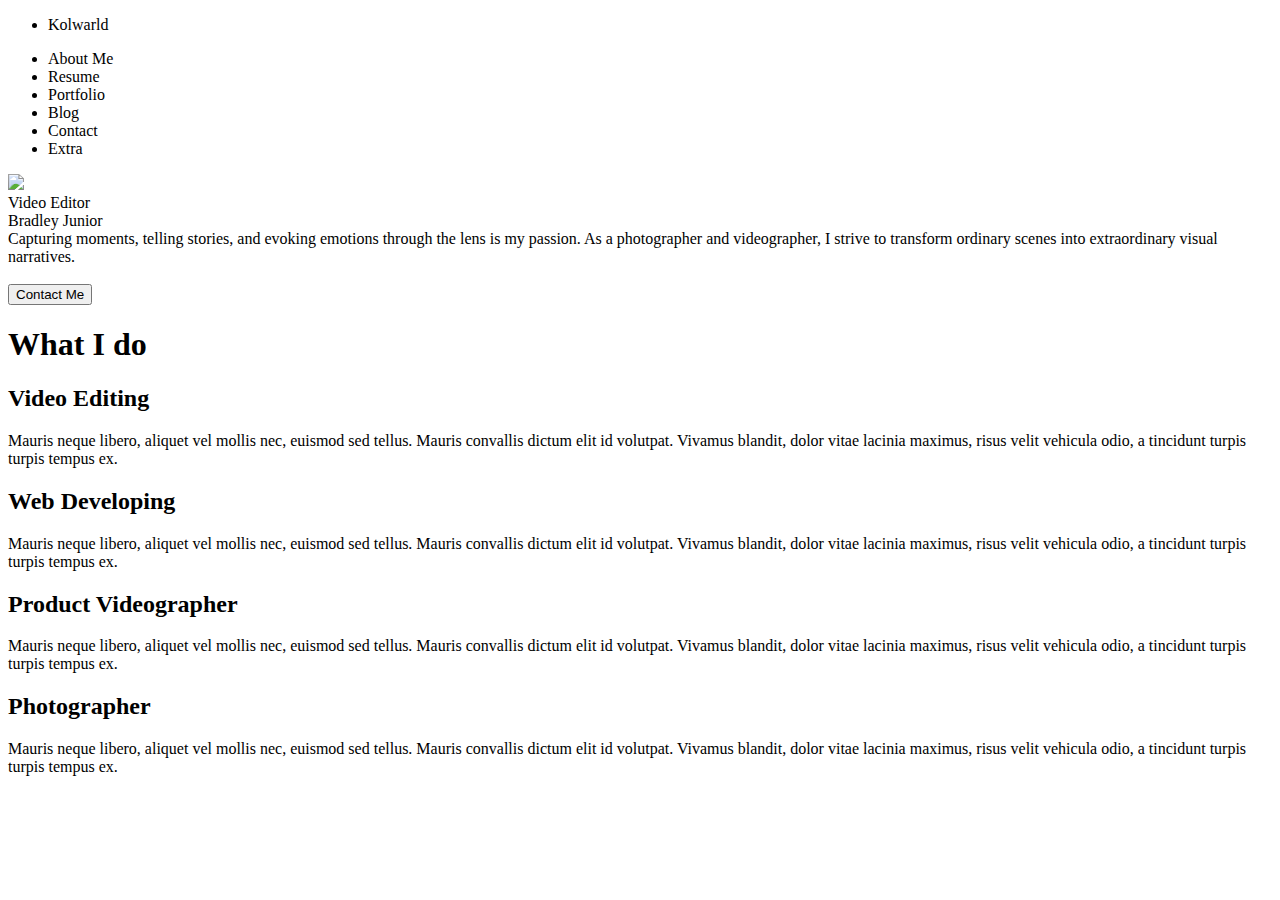
==== index.html @ f8cb2e65 "Website home page" ====
<!DOCTYPE html>
<html>

<head>
    <link rel="stylesheet" type="text/css" href="style.css">
    <link href='https://fonts.googleapis.com/css?family=Poppins' rel='stylesheet'>
</head>

<body>
    <div class="fulltop">
        <div class="topbar">
            <div class="webname">
                <ul>
                    <li>Kolwarld</li>
                </ul>
            </div>
            <div class="minnavbar">
                <ul>
                    <li>About Me</li>
                    <li>Resume</li>
                    <li>Portfolio</li>
                    <li>Blog</li>
                    <li>Contact</li>
                    <li>Extra</li>
                </ul>
            </div>
        </div>

        <div class="parententry">
            <div class="entrypoint">
                <div class="myface">
                    <img src="myimages\20230906_191943.jpg">
                </div>
                <div class="myabout">
                    <div class="myprofession">Video Editor</div>
                    <div class="myname">Bradley Junior</div>
                    <div class="mytext">Capturing moments, telling stories, and evoking emotions through the lens is my
                        passion. As a photographer and videographer, I strive to transform ordinary scenes into
                        extraordinary visual narratives.</div>
                    <br>
                    <div class="myaction">
                        <button>Contact Me</button>
                    </div>
                </div>
            </div>
        </div>

        <div class="whatido">
            <div class="innerwhatido">
                <div>
                    <h1>What I do</h1>
                    <div class="parentmyskills">

                        <div class="myskills">

                            <div>
                                <div class="myinnertext">
                                    <h2>Video Editing</h2>
                                    <p>Mauris neque libero, aliquet vel mollis nec, euismod sed tellus. Mauris convallis
                                        dictum elit id volutpat. Vivamus blandit, dolor vitae lacinia maximus, risus
                                        velit
                                        vehicula odio, a tincidunt turpis turpis tempus ex.</p>
                                </div>
                            </div>

                            <div>
                                <div class="myinnertext">
                                    <h2>Web Developing</h2>
                                    <p>Mauris neque libero, aliquet vel mollis nec, euismod sed tellus. Mauris convallis
                                        dictum elit id volutpat. Vivamus blandit, dolor vitae lacinia maximus, risus
                                        velit
                                        vehicula odio, a tincidunt turpis turpis tempus ex.</p>
                                </div>
                            </div>
                        </div>
                    </div>


                    <div class="parentmyskills">

                        <div class="myskills">
                            <div>
                                <div class="myinnertext">
                                    <h2>Product Videographer</h2>
                                    <p>Mauris neque libero, aliquet vel mollis nec, euismod sed tellus. Mauris convallis
                                        dictum elit id volutpat. Vivamus blandit, dolor vitae lacinia maximus, risus
                                        velit
                                        vehicula odio, a tincidunt turpis turpis tempus ex.</p>
                                </div>
                            </div>

                            <div>
                                <div class="myinnertext">
                                    <h2>Photographer</h2>
                                    <p>Mauris neque libero, aliquet vel mollis nec, euismod sed tellus. Mauris convallis
                                        dictum elit id volutpat. Vivamus blandit, dolor vitae lacinia maximus, risus
                                        velit
                                        vehicula odio, a tincidunt turpis turpis tempus ex.</p>
                                </div>
                            </div>

                        </div>

                    </div>
                </div>
            </div>
        </div>

    </div>
</body>

</html>
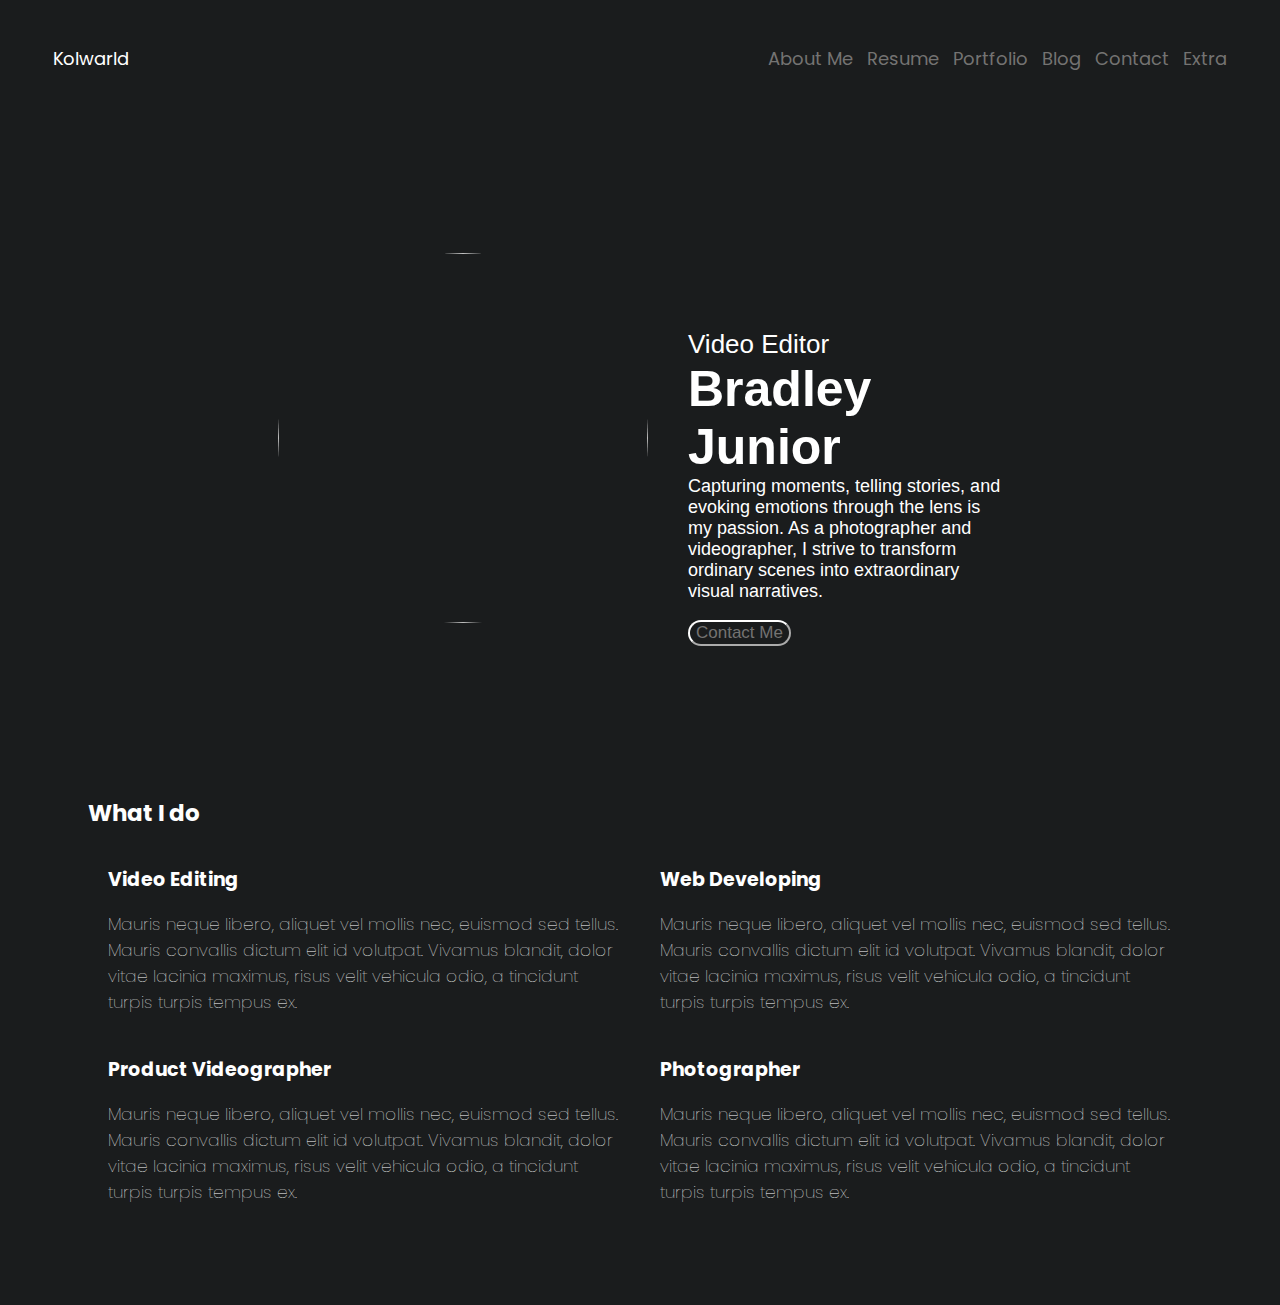
==== commit d5e2c415: "Adding links gallery" ====
--- a/index.html
+++ b/index.html
@@ -16,12 +16,12 @@
             </div>
             <div class="minnavbar">
                 <ul>
-                    <li>About Me</li>
-                    <li>Resume</li>
-                    <li>Portfolio</li>
-                    <li>Blog</li>
-                    <li>Contact</li>
-                    <li>Extra</li>
+                    <a><li>About Me</li></a>
+                    <a><li>Resume</li></a>
+                    <a href="gallery.html"><li>Portfolio</li></a>
+                    <a><li>Blog</li></a>
+                    <a><li>Contact</li></a>
+                    <a><li>Extra</li></a>
                 </ul>
             </div>
         </div>
--- a/style.css
+++ b/style.css
@@ -0,0 +1,225 @@
+body {
+    background-color: #1A1C1D;
+    font-family: 'Poppins';
+}
+
+.topbar {
+    display: flex;
+    justify-content: space-between;
+    /* This will push the .webname and .minnavbar to opposite ends */
+    align-items: center;
+    color: white;
+    margin: 38px;
+}
+
+.minnavbar ul {
+    display: flex;
+    list-style: none;
+    font-size: 18px;
+    margin: 0;
+    /* Remove default margin */
+    padding: 0;
+    /* Remove default padding */
+}
+
+.minnavbar ul li {
+    margin: 7px;
+    color: #747372;
+}
+
+.minnavbar ul li:hover {
+    margin: 7px;
+    color: white;
+}
+
+.webname ul {
+    display: flex;
+    list-style: none;
+    font-size: 18px;
+    margin: 0;
+    /* Remove default margin */
+    padding: 0;
+    /* Remove default padding */
+}
+
+.webname ul li {
+    margin: 7px;
+    color: white;
+}
+.webname a {
+    text-decoration: none;
+    color: white;
+}
+
+.minnavbar {
+    float: right;
+}
+
+.myaction button {
+    background-color: #1A1C1D;
+    color: #747372;
+    border-color: white;
+    font-size: 17px;
+    border-radius: 13px;
+}
+
+.myaction button:hover {
+    background-color: #ffffff;
+    color: #1A1C1D;
+    border-color: #747372;
+}
+
+.entrypoint {
+    margin: 0 auto;
+    color: white;
+    display: flex;
+    font-family: Helvetica;
+}
+
+.entrypoint .myprofession {
+    font-size: 26px;
+    font-weight: lighter;
+}
+
+.entrypoint .myname {
+    font-size: 50px;
+    font-weight: bolder;
+}
+
+.entrypoint .mytext {
+    font-size: 18px;
+    font-weight: lighter;
+
+}
+
+.myface img {
+    height: 370px;
+    width: 370px;
+    border-radius: 50%;
+    margin: auto;
+}
+
+.parententry {
+    display: flex;
+    align-items: center;
+    justify-content: center;
+    margin: 150px;
+}
+
+.entrypoint .myface {
+    margin-right: 20px;
+    margin-left: 120px;
+    align-items: center;
+    justify-content: center;
+    display: flex;
+}
+
+.entrypoint .myabout {
+    margin-left: 20px;
+    margin-top: 100px;
+    margin-right: 120px;
+}
+
+.whatido {
+    color: white;
+    font-size: 17px;
+    font-family: "Poppins";
+    font-weight: lighter;
+}
+
+.whatido h1 {
+    font-size: 23px;
+}
+
+.whatido h2 {
+    font-size: 19px;
+}
+
+.parentmyskills {
+    display: flex;
+    align-items: center;
+    justify-content: center;
+}
+
+.myskills {
+    margin: 0 auto;
+    display: flex;
+}
+
+.innerwhatido {
+    margin: 80px;
+}
+.myinnertext {
+    margin: 20px;
+}
+
+/* width */
+::-webkit-scrollbar {
+    width: 10px;
+  }
+  
+  /* Track */
+  ::-webkit-scrollbar-track {
+    background: #f1f1f1; 
+  }
+   
+  /* Handle */
+  ::-webkit-scrollbar-thumb {
+    background: #888; 
+  }
+  
+  /* Handle on hover */
+  ::-webkit-scrollbar-thumb:hover {
+    background: #555; 
+  }
+
+  .imggallery {
+    margin: 250px;
+  }
+
+  .postgallery {
+    margin: 220px;
+  }
+
+  .logogallery {
+    margin: 220px;
+  }
+
+  .imggallery img {
+    max-width: 495px;
+    max-height: 330px;
+    border-radius: 25px;
+    margin: 10px;
+  }
+
+  .mygallery {
+    color: white;
+  }
+
+  .vidgallery {
+    margin: 260px;
+  }
+
+  .vidgallery iframe {
+    border-radius: 25px;
+    margin: 10px;
+    max-width: 300px;
+    max-height: 200px;
+  }
+
+  .postgallery img {
+    max-width: 495px;
+    max-height: 330px;
+    border-radius: 25px;
+    margin: 10px;
+  }
+
+  .logogallery img {
+    max-width: 495px;
+    max-height: 330px;
+    border-radius: 25px;
+    margin: 10px;
+  }
+  .minnavbar ul a {
+  text-decoration: none;  
+  }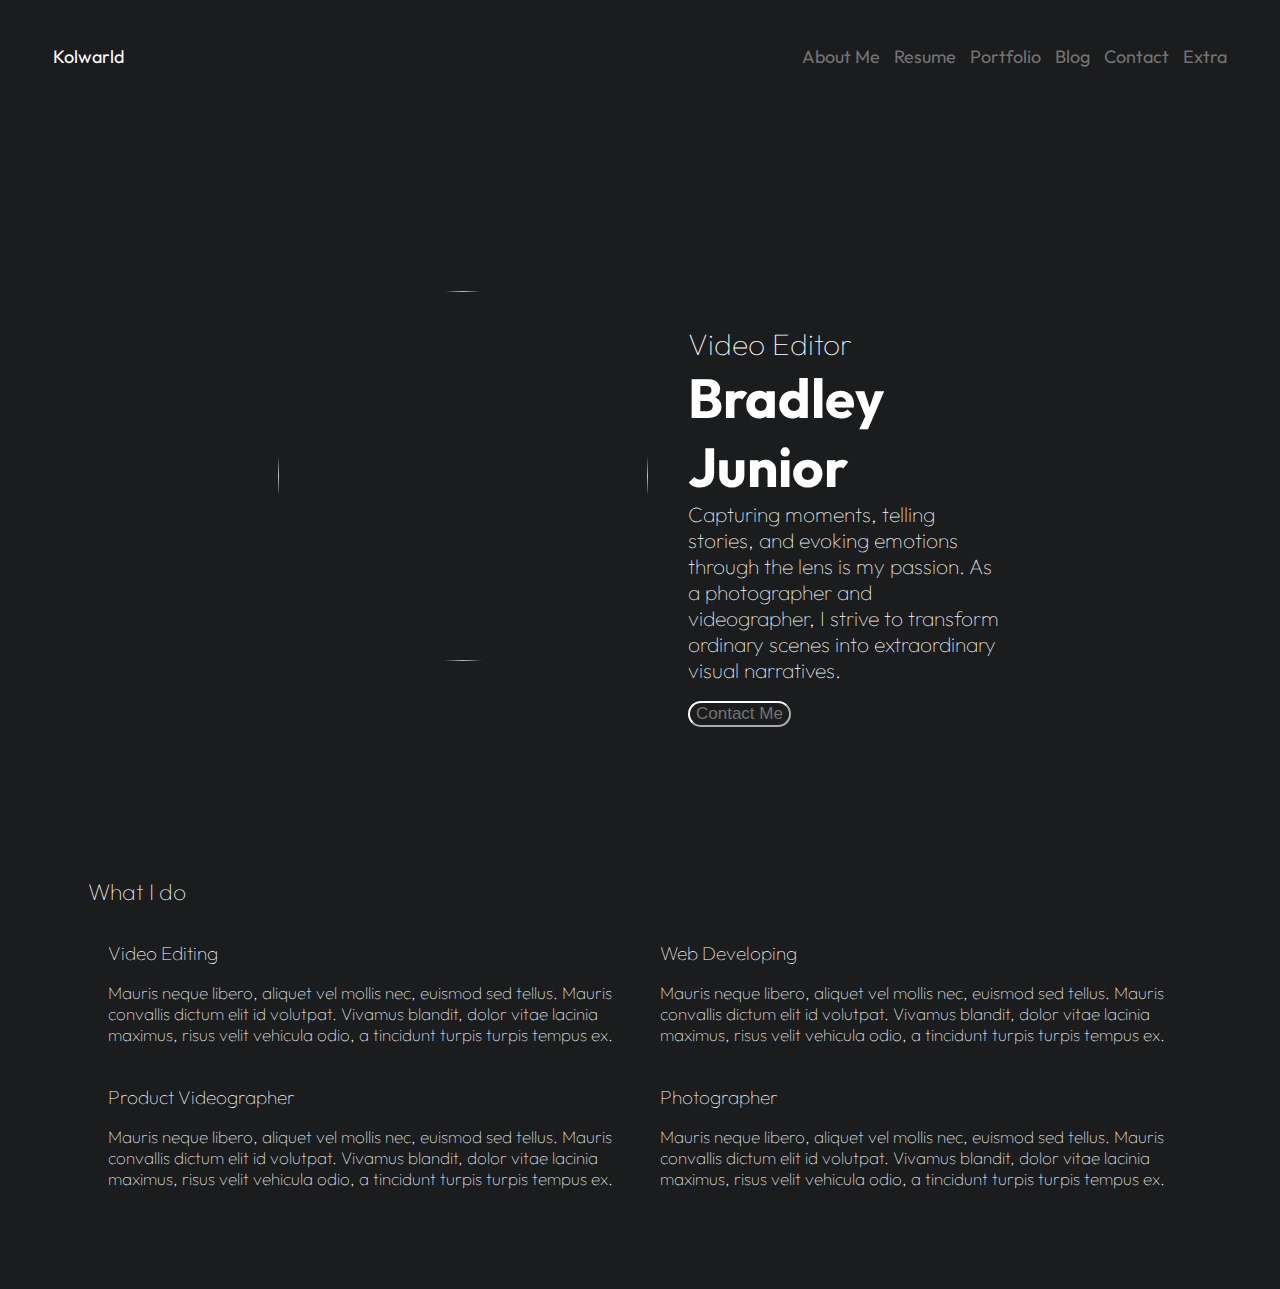
==== commit d3e1f4e1: "Font adjustment to outfit" ====
--- a/index.html
+++ b/index.html
@@ -4,9 +4,10 @@
 <head>
     <link rel="stylesheet" type="text/css" href="style.css">
     <link href='https://fonts.googleapis.com/css?family=Poppins' rel='stylesheet'>
+    <link href='https://fonts.googleapis.com/css?family=Outfit' rel='stylesheet'>
 </head>
 
-<body>
+<body id="forcefont">
     <div class="fulltop">
         <div class="topbar">
             <div class="webname">
@@ -32,9 +33,9 @@
                     <img src="myimages\20230906_191943.jpg">
                 </div>
                 <div class="myabout">
-                    <div class="myprofession">Video Editor</div>
-                    <div class="myname">Bradley Junior</div>
-                    <div class="mytext">Capturing moments, telling stories, and evoking emotions through the lens is my
+                    <div class="myprofession" id="forcefont">Video Editor</div>
+                    <div class="myname" id="forcefont">Bradley Junior</div>
+                    <div class="mytext" id="forcefont">Capturing moments, telling stories, and evoking emotions through the lens is my
                         passion. As a photographer and videographer, I strive to transform ordinary scenes into
                         extraordinary visual narratives.</div>
                     <br>
--- a/style.css
+++ b/style.css
@@ -1,6 +1,5 @@
 body {
     background-color: #1A1C1D;
-    font-family: 'Poppins';
 }
 
 .topbar {
@@ -77,17 +76,17 @@
 }
 
 .entrypoint .myprofession {
-    font-size: 26px;
+    font-size: 30px;
     font-weight: lighter;
 }
 
 .entrypoint .myname {
-    font-size: 50px;
+    font-size: 55px;
     font-weight: bolder;
 }
 
 .entrypoint .mytext {
-    font-size: 18px;
+    font-size: 21px;
     font-weight: lighter;
 
 }
@@ -123,16 +122,17 @@
 .whatido {
     color: white;
     font-size: 17px;
-    font-family: "Poppins";
     font-weight: lighter;
 }
 
 .whatido h1 {
     font-size: 23px;
+    font-weight: lighter;
 }
 
 .whatido h2 {
     font-size: 19px;
+    font-weight: lighter;
 }
 
 .parentmyskills {
@@ -222,4 +222,7 @@
   }
   .minnavbar ul a {
   text-decoration: none;  
+  }
+  #forcefont {
+    font-family: "Outfit";
   }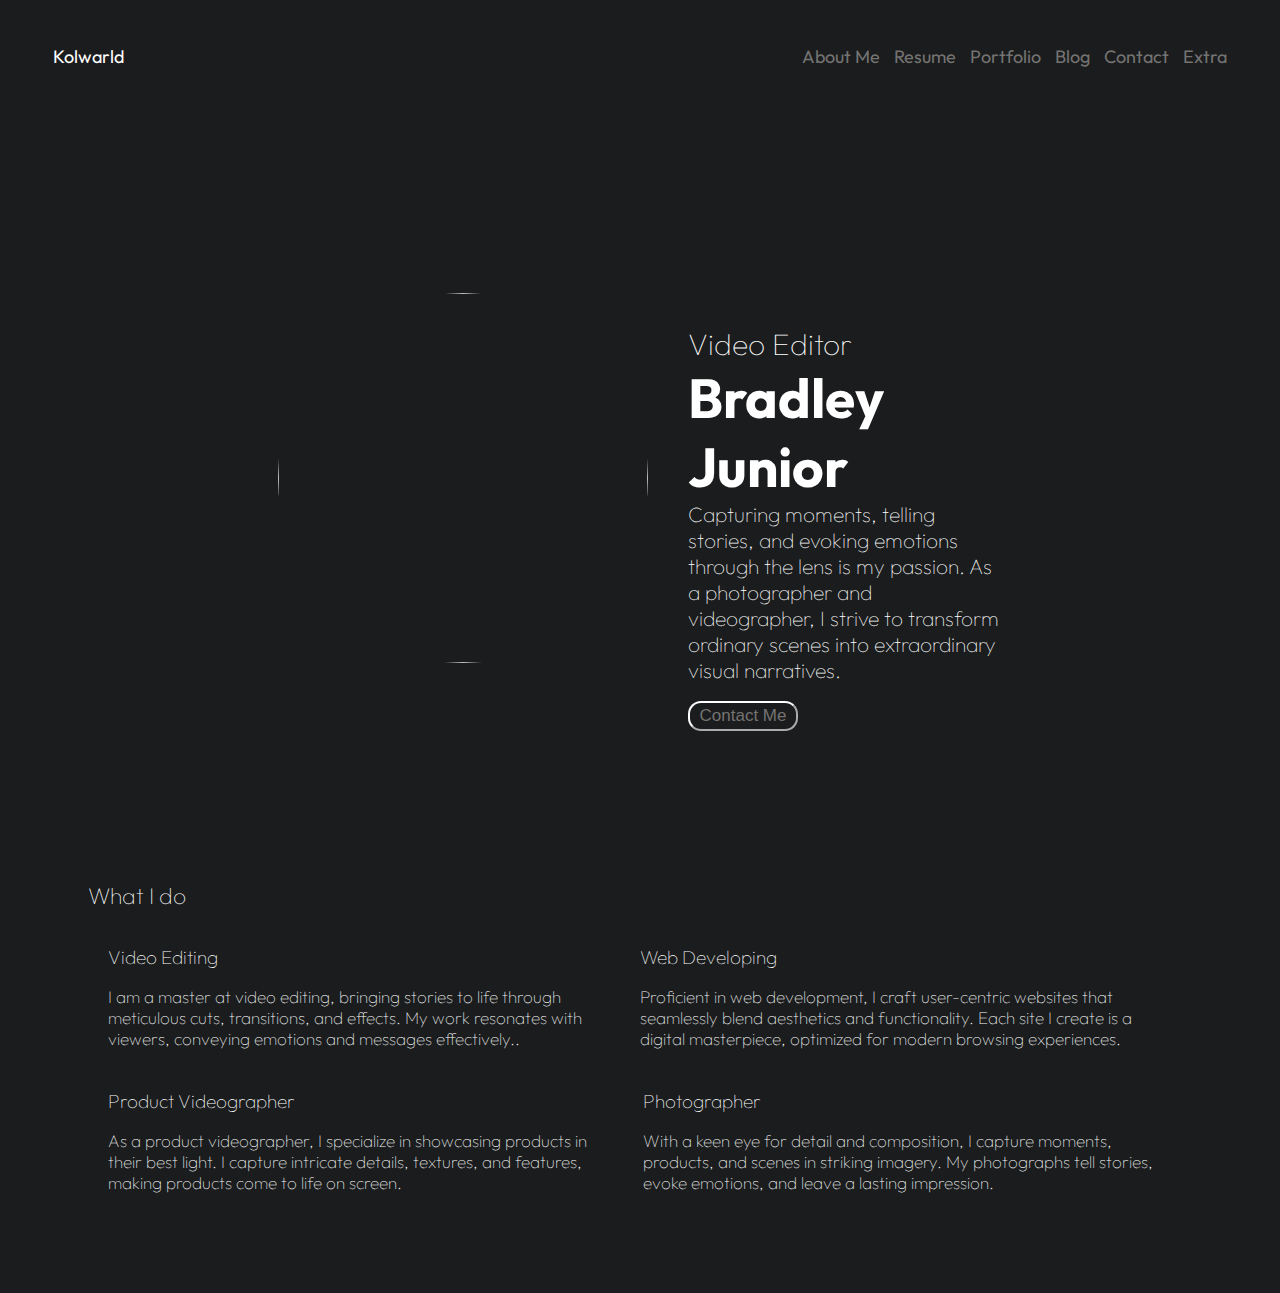
==== commit 844e057c: "skill descriptions" ====
--- a/index.html
+++ b/index.html
@@ -57,20 +57,14 @@
                             <div>
                                 <div class="myinnertext">
                                     <h2>Video Editing</h2>
-                                    <p>Mauris neque libero, aliquet vel mollis nec, euismod sed tellus. Mauris convallis
-                                        dictum elit id volutpat. Vivamus blandit, dolor vitae lacinia maximus, risus
-                                        velit
-                                        vehicula odio, a tincidunt turpis turpis tempus ex.</p>
+                                    <p> I am a master at video editing, bringing stories to life through meticulous cuts, transitions, and effects. My work resonates with viewers, conveying emotions and messages effectively..</p>
                                 </div>
                             </div>
 
                             <div>
                                 <div class="myinnertext">
                                     <h2>Web Developing</h2>
-                                    <p>Mauris neque libero, aliquet vel mollis nec, euismod sed tellus. Mauris convallis
-                                        dictum elit id volutpat. Vivamus blandit, dolor vitae lacinia maximus, risus
-                                        velit
-                                        vehicula odio, a tincidunt turpis turpis tempus ex.</p>
+                                    <p>Proficient in web development, I craft user-centric websites that seamlessly blend aesthetics and functionality. Each site I create is a digital masterpiece, optimized for modern browsing experiences.</p>
                                 </div>
                             </div>
                         </div>
@@ -83,20 +77,14 @@
                             <div>
                                 <div class="myinnertext">
                                     <h2>Product Videographer</h2>
-                                    <p>Mauris neque libero, aliquet vel mollis nec, euismod sed tellus. Mauris convallis
-                                        dictum elit id volutpat. Vivamus blandit, dolor vitae lacinia maximus, risus
-                                        velit
-                                        vehicula odio, a tincidunt turpis turpis tempus ex.</p>
+                                    <p>As a product videographer, I specialize in showcasing products in their best light. I capture intricate details, textures, and features, making products come to life on screen.</p>
                                 </div>
                             </div>
 
                             <div>
                                 <div class="myinnertext">
                                     <h2>Photographer</h2>
-                                    <p>Mauris neque libero, aliquet vel mollis nec, euismod sed tellus. Mauris convallis
-                                        dictum elit id volutpat. Vivamus blandit, dolor vitae lacinia maximus, risus
-                                        velit
-                                        vehicula odio, a tincidunt turpis turpis tempus ex.</p>
+                                    <p>With a keen eye for detail and composition, I capture moments, products, and scenes in striking imagery. My photographs tell stories, evoke emotions, and leave a lasting impression.</p>
                                 </div>
                             </div>
 
--- a/style.css
+++ b/style.css
@@ -60,6 +60,9 @@
     border-color: white;
     font-size: 17px;
     border-radius: 13px;
+    width: 110px;
+    height: 30px;
+    text-align: center;
 }
 
 .myaction button:hover {
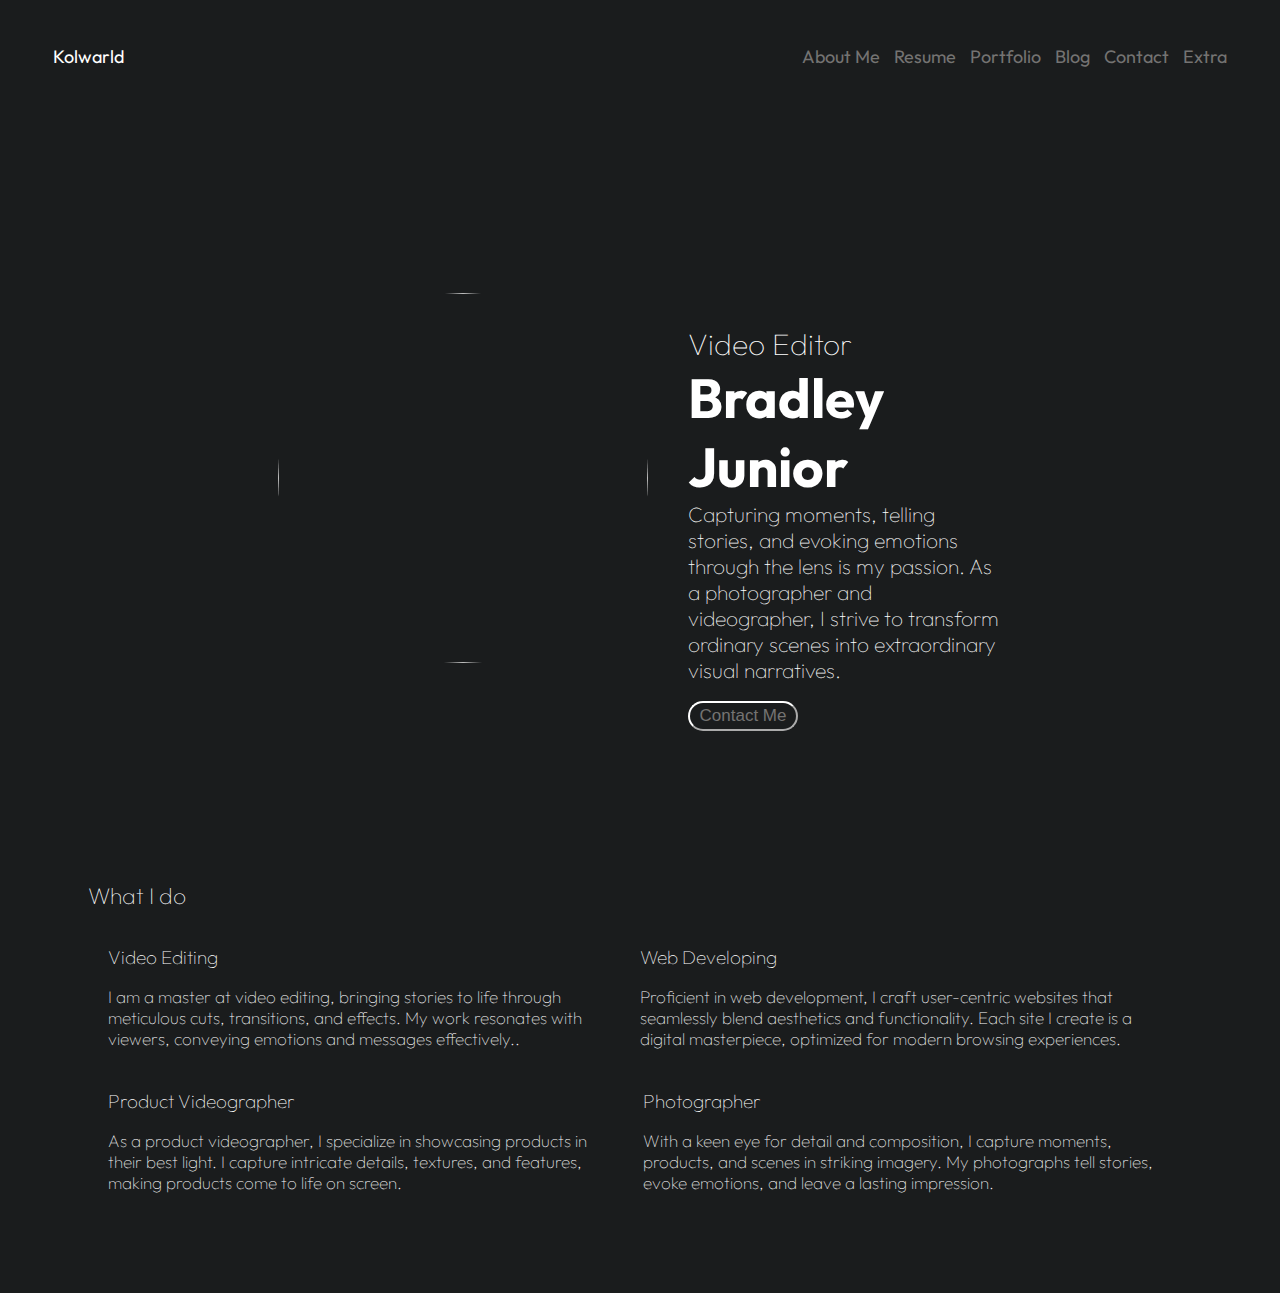
==== commit 1710b687: "adding page links" ====
--- a/index.html
+++ b/index.html
@@ -12,7 +12,7 @@
         <div class="topbar">
             <div class="webname">
                 <ul>
-                    <li>Kolwarld</li>
+                    <a href="index.html"><li>Kolwarld</li></a>
                 </ul>
             </div>
             <div class="minnavbar">
@@ -21,7 +21,7 @@
                     <a><li>Resume</li></a>
                     <a href="gallery.html"><li>Portfolio</li></a>
                     <a><li>Blog</li></a>
-                    <a><li>Contact</li></a>
+                    <a href="contacts.html"><li>Contact</li></a>
                     <a><li>Extra</li></a>
                 </ul>
             </div>
--- a/style.css
+++ b/style.css
@@ -59,7 +59,7 @@
     color: #747372;
     border-color: white;
     font-size: 17px;
-    border-radius: 13px;
+    border-radius: 20px;
     width: 110px;
     height: 30px;
     text-align: center;
